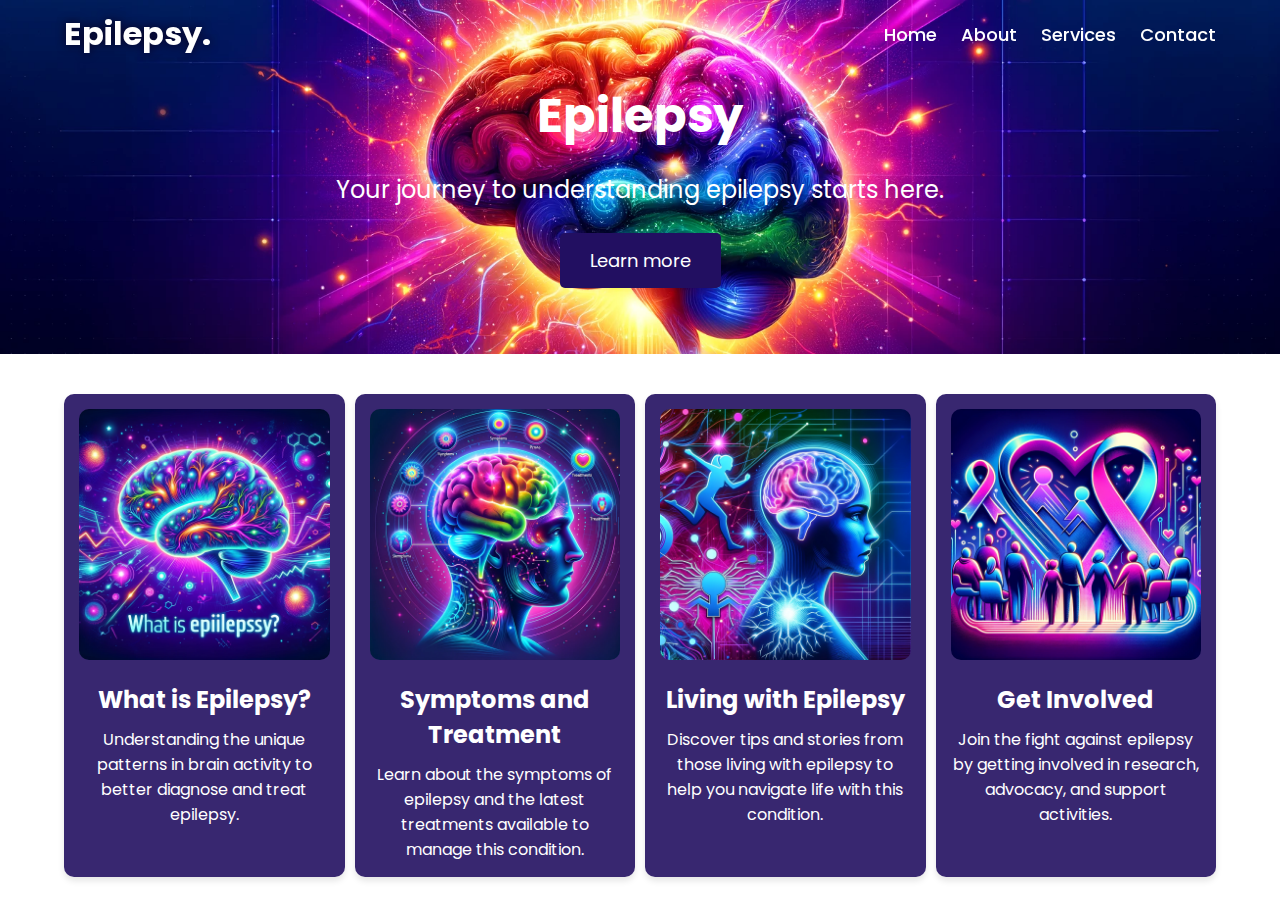
==== Interface/index.html @ 7efd5096 "Interface : Add first version" ====
<!DOCTYPE html>
<html lang="en">
<head>
    <meta charset="UTF-8">
    <meta http-equiv="X-UA-Compatible" content="IE=edge">
    <meta name="viewport" content="width=device-width, initial-scale=1.0">
    <title>Epilepsy Website</title>
    <link rel="stylesheet" href="style.css">
</head>
<body>
    <main class="main">
        <header class="header">
            <a href="#" class="logo">Epilepsy.</a>
            <nav class="navbar">
                <a href="#">Home</a>
                <a href="#">About</a>
                <a href="#">Services</a>
                <a href="#">Contact</a>
            </nav>
        </header>

        <section class="hero-section">
            <div class="hero-content">
                <h1>Epilepsy</h1>
                <p>Your journey to understanding epilepsy starts here.</p>
                <a href="#" class="hero-button">Learn more</a>
            </div>
        </section>

        <section class="feature-section">
            <div class="feature-container">
                <div class="feature">
                    <img src="./pictures/What is epilespsy.webp" alt="What is Epilepsy?">
                    <h2>What is Epilepsy?</h2>
                    <p>Understanding the unique patterns in brain activity to better diagnose and treat epilepsy.</p>
                </div>
                <div class="feature">
                    <img src="./pictures/Symptoms and Treatment.webp" alt="Symptoms and Treatment">
                    <h2>Symptoms and Treatment</h2>
                    <p>Learn about the symptoms of epilepsy and the latest treatments available to manage this condition.</p>
                </div>
                <div class="feature">
                    <img src="./pictures/Living with Epilepsy.webp" alt="Living with Epilepsy">
                    <h2>Living with Epilepsy</h2>
                    <p>Discover tips and stories from those living with epilepsy to help you navigate life with this condition.</p>
                </div>
                <div class="feature">
                    <img src="./pictures/Get Involved.webp" alt="Get Involved">
                    <h2>Get Involved</h2>
                    <p>Join the fight against epilepsy by getting involved in research, advocacy, and support activities.</p>
                </div>
            </div>
        </section>
    </main>
</body>
</html>
---- Interface/style.css ----
@import url('https://fonts.googleapis.com/css2?family=Poppins:wght@300;400;500;600;700;800;900&display=swap');

* {
    margin: 0;
    padding: 0;
    box-sizing: border-box;
    font-family: 'Poppins', sans-serif;
}

body {
    color: #fff;
    background: #09001d;
    overflow-x: hidden;
}

.header {
    position: fixed;
    top: 0;
    left: 0;
    width: 100%;
    padding: 10px 5%;
    background: transparent;
    display: flex;
    justify-content: space-between;
    align-items: center;
    z-index: 100;
}

.logo {
    font-size: 32px;
    color: #fff;
    text-decoration: none;
    font-weight: 700;
    filter: drop-shadow(0 0 5px #09001d);
}

.navbar a {
    font-size: 18px;
    color: #fff;
    text-decoration: none;
    font-weight: 500;
    margin-left: 20px;
    transition: .3s;
}

.navbar a:hover,
.navbar a.active {
    color: #220f61;
}

.main {
    display: flex;
    flex-direction: column;
    justify-content: space-between;
    min-height: 100vh;
}

.hero-section {
    background: url('pictures/Brain.webp') no-repeat center center;
    background-size: cover;
    display: flex;
    justify-content: center;
    align-items: center;
    flex: 1;
    color: #fff;
    text-align: center;
    padding: 80px 5%;
}

.hero-content {
    max-width: 800px;
}

.hero-content h1 {
    font-size: 48px;
    margin-bottom: 20px;
}

.hero-content p {
    font-size: 24px;
    margin-bottom: 40px;
}

.hero-button {
    font-size: 18px;
    color: #fff;
    background: #220f61;
    padding: 15px 30px;
    text-decoration: none;
    border-radius: 5px;
    transition: background 0.3s;
}

.hero-button:hover {
    background: #331b85;
}

.feature-section {
    background: #fff;
    color: #000;
    padding: 40px 5%;
}

.feature-container {
    display: flex;
    flex-wrap: wrap;
    justify-content: space-between;
    gap: 10px;
}

.feature {
    background: rgba(34, 15, 97, 0.9);
    border-radius: 10px;
    padding: 15px;
    text-align: center;
    flex: 1 1 calc(25% - 10px);
    color: #fff;
    box-shadow: 0 4px 6px rgba(0, 0, 0, 0.1);
    transition: transform 0.3s, box-shadow 0.3s;
}

.feature img {
    max-width: 100%;
    border-radius: 10px;
}

.feature h2 {
    font-size: 24px;
    margin: 15px 0 10px;
}

.feature p {
    font-size: 16px;
}

.feature:hover {
    transform: translateY(-10px);
    box-shadow: 0 8px 16px rgba(0, 0, 0, 0.2);
}
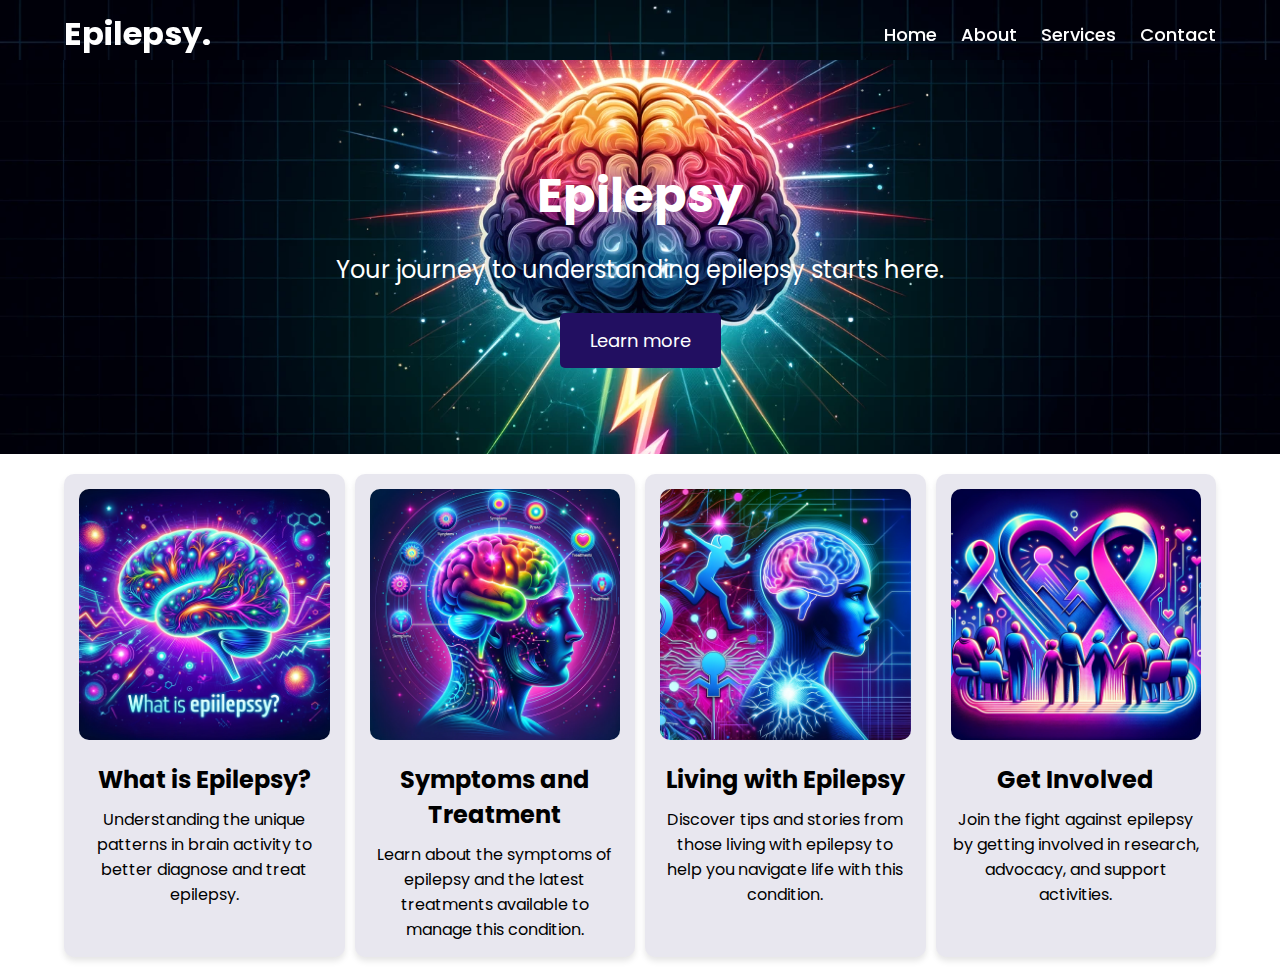
==== commit d0383ea7: "Interface : Update Home section" ====
--- a/Interface/index.html
+++ b/Interface/index.html
@@ -9,6 +9,7 @@
 </head>
 <body>
     <main class="main">
+        <!-- Header Section -->
         <header class="header">
             <a href="#" class="logo">Epilepsy.</a>
             <nav class="navbar">
@@ -19,6 +20,7 @@
             </nav>
         </header>
 
+        <!-- Hero Section -->
         <section class="hero-section">
             <div class="hero-content">
                 <h1>Epilepsy</h1>
@@ -27,6 +29,7 @@
             </div>
         </section>
 
+        <!-- Feature Section -->
         <section class="feature-section">
             <div class="feature-container">
                 <div class="feature">
@@ -52,5 +55,23 @@
             </div>
         </section>
     </main>
+
+    <!-- JavaScript Section -->
+    <script>
+        let lastScrollTop = 0;
+        const header = document.querySelector('.header');
+
+        window.addEventListener('scroll', function() {
+            let scrollTop = window.pageYOffset || document.documentElement.scrollTop;
+            if (scrollTop > lastScrollTop) {
+                // Scrolling down
+                header.style.top = '-80px'; // Adjust the value as needed based on your header height
+            } else {
+                // Scrolling up
+                header.style.top = '0';
+            }
+            lastScrollTop = scrollTop;
+        });
+    </script>
 </body>
 </html>
--- a/Interface/style.css
+++ b/Interface/style.css
@@ -8,44 +8,61 @@
 }
 
 body {
-    color: #fff;
-    background: #09001d;
+    color: #000;
+    background: url('pictures/Brain.webp') no-repeat center center fixed; /* Background image covering the entire page */
+    background-size: cover;
     overflow-x: hidden;
 }
 
 .header {
-    position: fixed;
+    position: fixed; /* Changed from relative to fixed for scroll effect */
     top: 0;
     left: 0;
     width: 100%;
     padding: 10px 5%;
-    background: transparent;
+    background: transparent; /* Changed background to transparent */
     display: flex;
     justify-content: space-between;
     align-items: center;
+    box-shadow: 0 2px 4px rgba(0, 0, 0, 0.1);
     z-index: 100;
+    transition: top 0.3s; /* Transition effect for hiding and showing */
 }
 
 .logo {
     font-size: 32px;
-    color: #fff;
+    color: #fff; /* Ensure text is readable over the background image */
     text-decoration: none;
     font-weight: 700;
-    filter: drop-shadow(0 0 5px #09001d);
 }
 
 .navbar a {
     font-size: 18px;
-    color: #fff;
+    color: #fff; /* Ensure text is readable over the background image */
     text-decoration: none;
     font-weight: 500;
     margin-left: 20px;
     transition: .3s;
+    position: relative;
 }
 
-.navbar a:hover,
+.navbar a::after {
+    content: '';
+    position: absolute;
+    left: 0;
+    bottom: -5px;
+    width: 0;
+    height: 2px;
+    background: #fff;
+    transition: width 0.3s;
+}
+
+.navbar a:hover::after {
+    width: 100%;
+}
+
 .navbar a.active {
-    color: #220f61;
+    color: #ffcc00;
 }
 
 .main {
@@ -56,15 +73,15 @@
 }
 
 .hero-section {
-    background: url('pictures/Brain.webp') no-repeat center center;
-    background-size: cover;
     display: flex;
     justify-content: center;
     align-items: center;
-    flex: 1;
     color: #fff;
     text-align: center;
-    padding: 80px 5%;
+    padding: 100px 5%;
+    margin-top: 60px; /* Adjust for header height */
+    background: url('pictures/Brain.webp') no-repeat center center; /* Syncing hero-section background */
+    background-size: cover; /* Cover the entire hero section */
 }
 
 .hero-content {
@@ -98,7 +115,7 @@
 .feature-section {
     background: #fff;
     color: #000;
-    padding: 40px 5%;
+    padding: 20px 5%;
 }
 
 .feature-container {
@@ -109,12 +126,12 @@
 }
 
 .feature {
-    background: rgba(34, 15, 97, 0.9);
+    background: rgba(34, 15, 97, 0.1);
     border-radius: 10px;
     padding: 15px;
     text-align: center;
     flex: 1 1 calc(25% - 10px);
-    color: #fff;
+    color: #000;
     box-shadow: 0 4px 6px rgba(0, 0, 0, 0.1);
     transition: transform 0.3s, box-shadow 0.3s;
 }
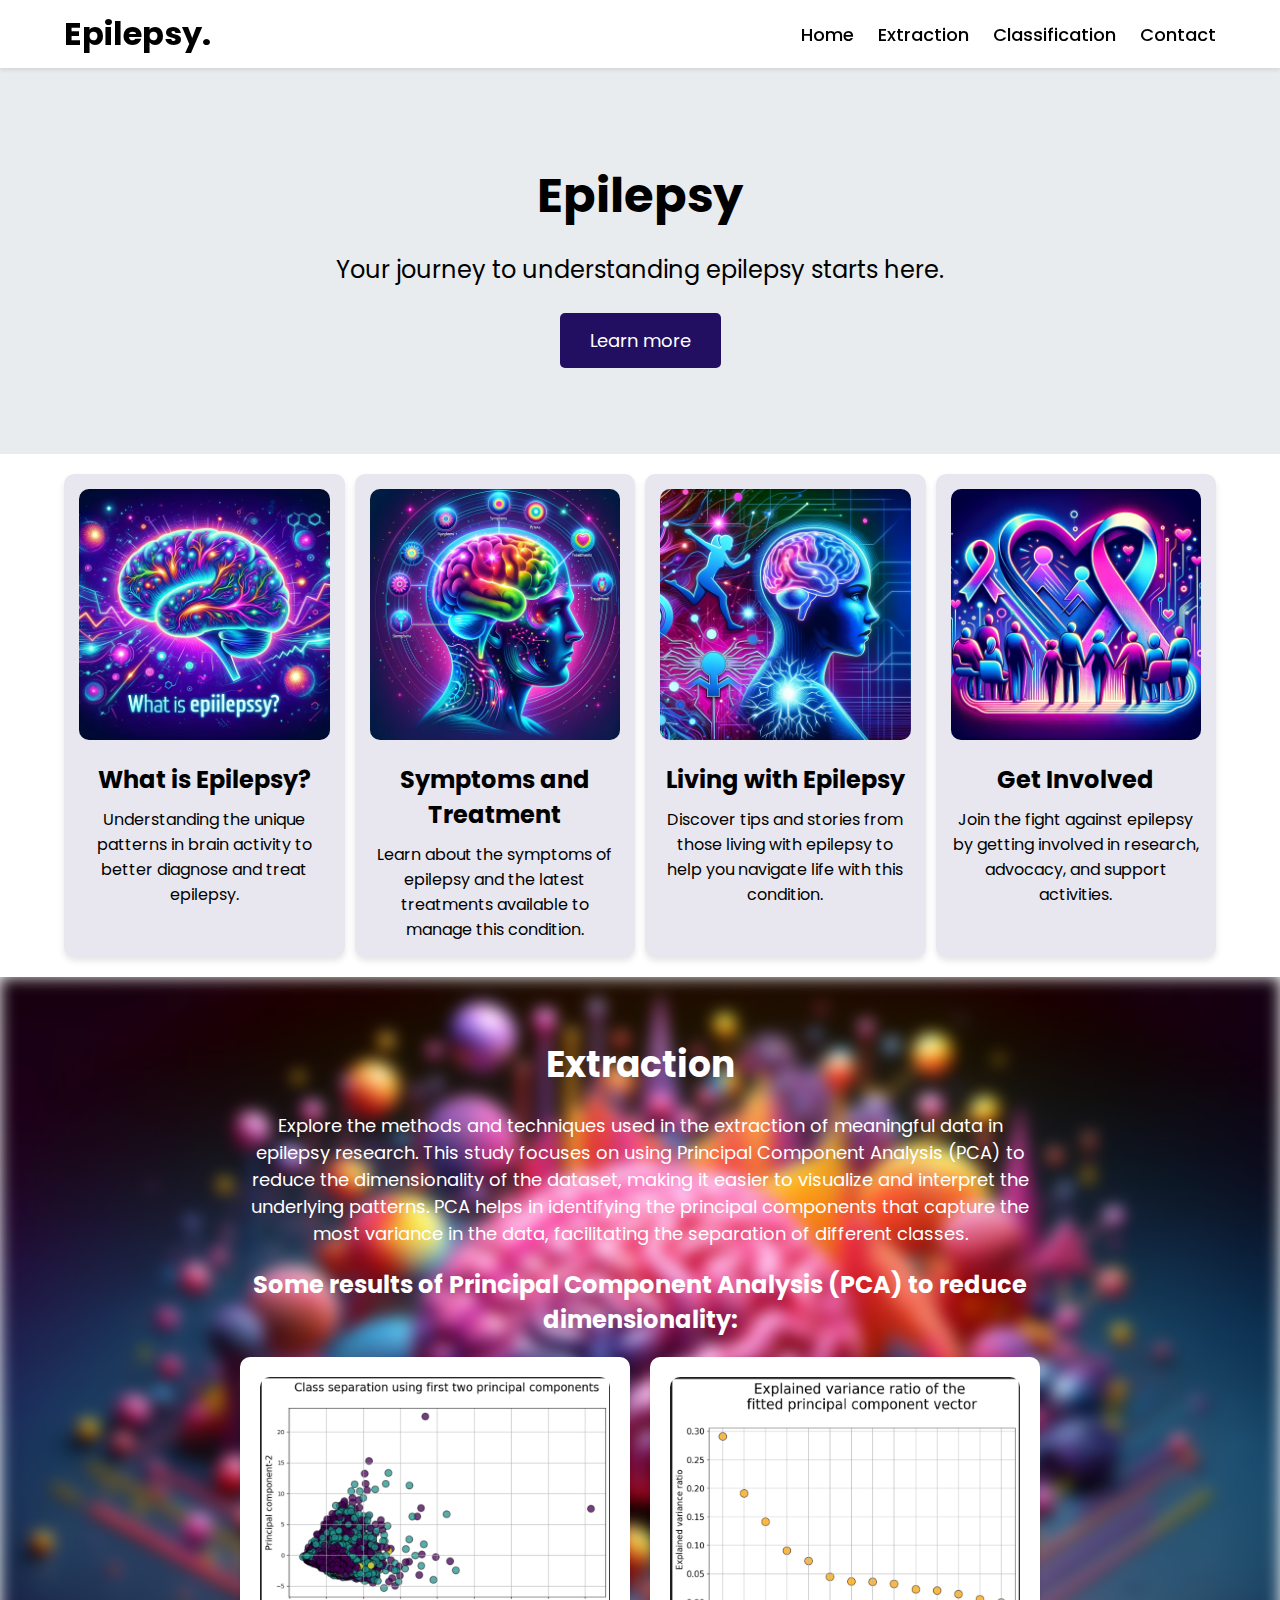
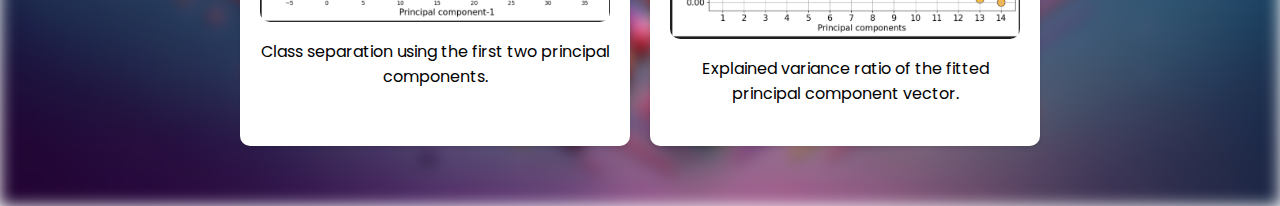
==== commit f703c907: "Interface : Update background & Add section extraction" ====
--- a/Interface/index.html
+++ b/Interface/index.html
@@ -14,8 +14,8 @@
             <a href="#" class="logo">Epilepsy.</a>
             <nav class="navbar">
                 <a href="#">Home</a>
-                <a href="#">About</a>
-                <a href="#">Services</a>
+                <a href="#extraction">Extraction</a>
+                <a href="#">Classification</a>
                 <a href="#">Contact</a>
             </nav>
         </header>
@@ -25,7 +25,7 @@
             <div class="hero-content">
                 <h1>Epilepsy</h1>
                 <p>Your journey to understanding epilepsy starts here.</p>
-                <a href="#" class="hero-button">Learn more</a>
+                <a href="epilepsy.html" class="hero-button">Learn more</a>
             </div>
         </section>
 
@@ -54,6 +54,25 @@
                 </div>
             </div>
         </section>
+
+        <!-- Extraction Section -->
+        <section id="extraction" class="extraction-section">
+            <div class="extraction-content">
+                <h2>Extraction</h2>
+                <p>Explore the methods and techniques used in the extraction of meaningful data in epilepsy research. This study focuses on using Principal Component Analysis (PCA) to reduce the dimensionality of the dataset, making it easier to visualize and interpret the underlying patterns. PCA helps in identifying the principal components that capture the most variance in the data, facilitating the separation of different classes.</p>
+                <h3>Some results of Principal Component Analysis (PCA) to reduce dimensionality:</h3>
+                <div class="extraction-results">
+                    <div class="result-box">
+                        <img src="pictures/Graphe-two class.png" alt="Class Separation">
+                        <p>Class separation using the first two principal components.</p>
+                    </div>
+                    <div class="result-box">
+                        <img src="pictures/graphe - 1.png" alt="Explained Variance Ratio">
+                        <p>Explained variance ratio of the fitted principal component vector.</p>
+                    </div>
+                </div>
+            </div>
+        </section>
     </main>
 
     <!-- JavaScript Section -->
--- a/Interface/style.css
+++ b/Interface/style.css
@@ -1,3 +1,4 @@
+/* Existing CSS content */
 @import url('https://fonts.googleapis.com/css2?family=Poppins:wght@300;400;500;600;700;800;900&display=swap');
 
 * {
@@ -9,36 +10,35 @@
 
 body {
     color: #000;
-    background: url('pictures/Brain.webp') no-repeat center center fixed; /* Background image covering the entire page */
-    background-size: cover;
+    background-color: #f8f9fa; 
     overflow-x: hidden;
 }
 
 .header {
-    position: fixed; /* Changed from relative to fixed for scroll effect */
+    position: fixed;
     top: 0;
     left: 0;
     width: 100%;
     padding: 10px 5%;
-    background: transparent; /* Changed background to transparent */
+    background: #fff;
     display: flex;
     justify-content: space-between;
     align-items: center;
     box-shadow: 0 2px 4px rgba(0, 0, 0, 0.1);
     z-index: 100;
-    transition: top 0.3s; /* Transition effect for hiding and showing */
+    transition: top 0.3s;
 }
 
 .logo {
     font-size: 32px;
-    color: #fff; /* Ensure text is readable over the background image */
+    color: #000;
     text-decoration: none;
     font-weight: 700;
 }
 
 .navbar a {
     font-size: 18px;
-    color: #fff; /* Ensure text is readable over the background image */
+    color: #000;
     text-decoration: none;
     font-weight: 500;
     margin-left: 20px;
@@ -53,7 +53,7 @@
     bottom: -5px;
     width: 0;
     height: 2px;
-    background: #fff;
+    background: #000;
     transition: width 0.3s;
 }
 
@@ -76,12 +76,11 @@
     display: flex;
     justify-content: center;
     align-items: center;
-    color: #fff;
+    color: #000;
     text-align: center;
     padding: 100px 5%;
-    margin-top: 60px; /* Adjust for header height */
-    background: url('pictures/Brain.webp') no-repeat center center; /* Syncing hero-section background */
-    background-size: cover; /* Cover the entire hero section */
+    margin-top: 60px;
+    background-color: #e9ecef;
 }
 
 .hero-content {
@@ -154,3 +153,101 @@
     transform: translateY(-10px);
     box-shadow: 0 8px 16px rgba(0, 0, 0, 0.2);
 }
+
+.background-section {
+    padding: 60px 5%;
+    background-color: #e9ecef;
+    color: #000;
+    text-align: left;
+}
+
+.background-section h2 {
+    font-size: 36px;
+    margin-bottom: 20px;
+}
+
+.background-section p, .background-section ul {
+    font-size: 20px;
+    margin-bottom: 20px;
+}
+
+.background-section ul {
+    list-style-type: disc;
+    margin-left: 40px;
+}
+
+.extraction-section {
+    position: relative;
+    padding: 60px 5%;
+    color: #ffffff;
+    text-align: center;
+    overflow: hidden;
+}
+
+.extraction-section::before {
+    content: "";
+    position: absolute;
+    top: 0;
+    left: 0;
+    width: 100%;
+    height: 100%;
+    background: url('./pictures/Background - extraction.webp') no-repeat center center/cover;
+    filter: blur(8px); /* Adjust the blur value as needed */
+    z-index: -1;
+}
+
+.extraction-content {
+    max-width: 800px;
+    margin: 0 auto;
+    position: relative;
+    z-index: 1;
+}
+
+.extraction-content h2 {
+    font-size: 36px;
+    margin-bottom: 20px;
+}
+
+.extraction-content p {
+    font-size: 18px;
+    margin-bottom: 20px;
+}
+
+.extraction-content h3 {
+    font-size: 24px;
+    margin-bottom: 20px;
+}
+
+.extraction-results {
+    display: flex;
+    flex-wrap: wrap;
+    gap: 20px;
+    justify-content: center;
+    color: #000000;
+}
+
+.result-box {
+    flex: 1 1 calc(50% - 40px);
+    text-align: center;
+    background: #fff;
+    padding: 20px;
+    border-radius: 10px;
+    box-shadow: 0 2px 4px rgba(0, 0, 0, 0.1);
+    transition: transform 0.3s, box-shadow 0.3s;
+}
+
+.result-box:hover {
+    transform: translateY(-10px);
+    box-shadow: 0 8px 16px rgba(0, 0, 0, 0.2);
+}
+
+.result-box img {
+    max-width: 100%;
+    height: auto;
+    border-radius: 10px;
+}
+
+.result-box p {
+    font-size: 16px;
+    margin-top: 10px;
+}
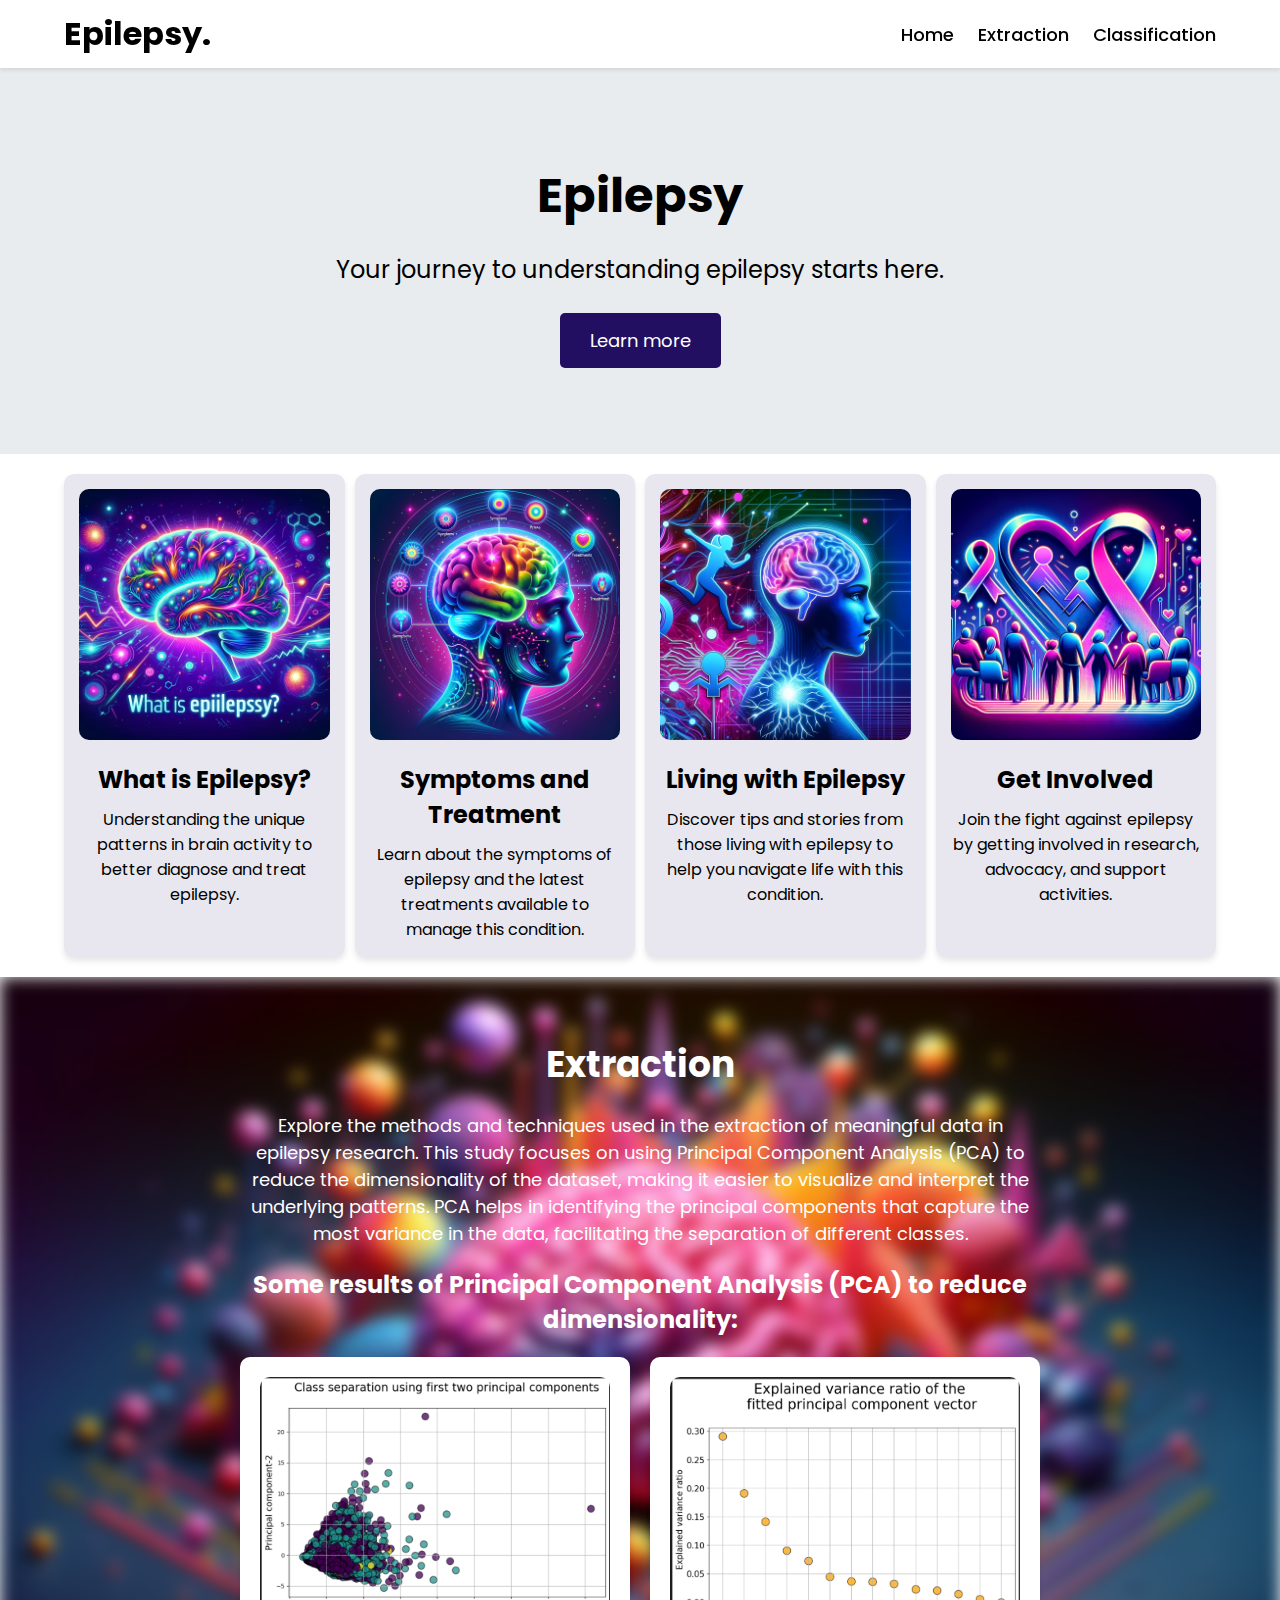
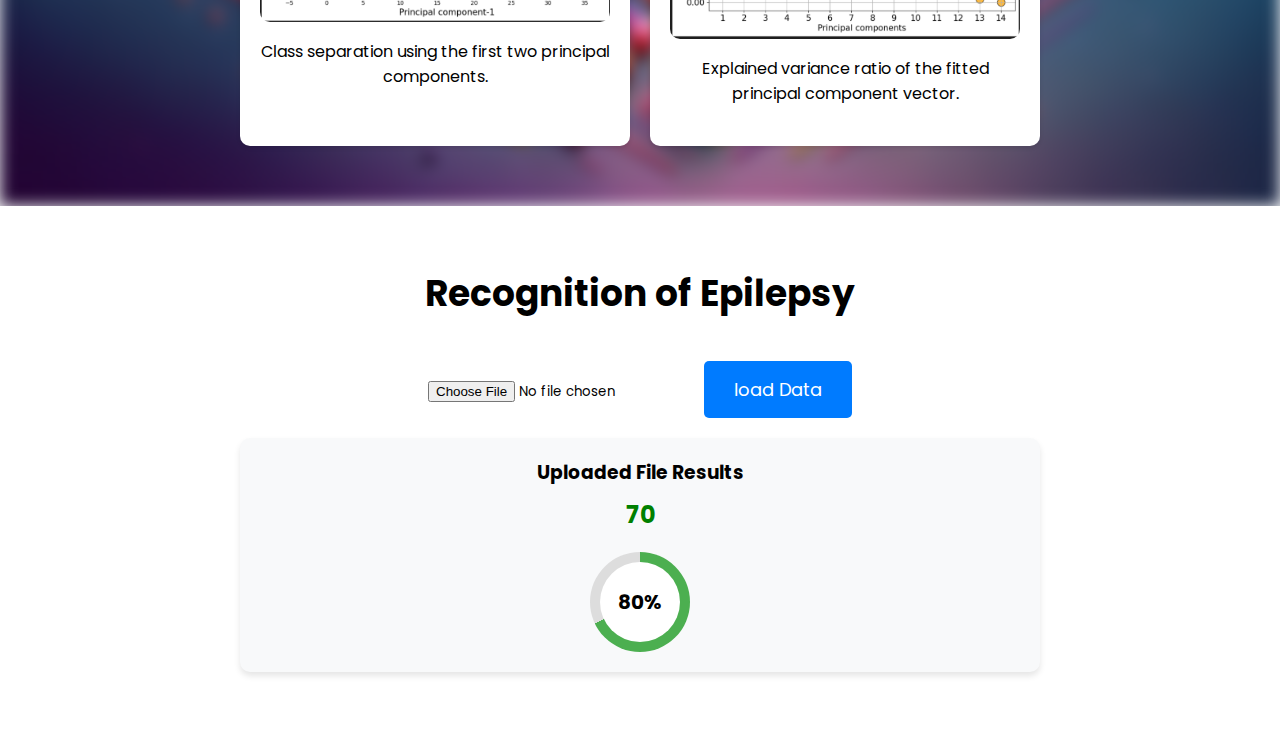
==== commit b8c7c6c5: "Interface : Add section recognition of Epilepsy" ====
--- a/Interface/index.html
+++ b/Interface/index.html
@@ -15,8 +15,7 @@
             <nav class="navbar">
                 <a href="#">Home</a>
                 <a href="#extraction">Extraction</a>
-                <a href="#">Classification</a>
-                <a href="#">Contact</a>
+                <a href="#recognition">Classification</a> <!-- Updated link -->
             </nav>
         </header>
 
@@ -73,24 +72,33 @@
                 </div>
             </div>
         </section>
+
+        <!-- Recognition Section -->
+        <section id="recognition" class="recognition-section">
+            <div class="recognition-content">
+                <h2>Recognition of Epilepsy</h2>
+                <input type="file" id="fileInput" />
+                <button class="upload-button" onclick="loadFile()">load Data</button>
+                <div id="uploadedResults">
+                    <h3>Uploaded File Results</h3>
+                    <div id="resultsDisplay">
+                        <div class="currency-result">70</div>
+                        <div class="percentage-result">
+                            <div class="circle">
+                                <div class="mask full">
+                                    <div class="fill"></div>
+                                </div>
+                                <div class="mask half">
+                                    <div class="fill"></div>
+                                </div>
+                                <div class="inside-circle">80%</div>
+                            </div>
+                        </div>
+                    </div>
+                </div>
+            </div>
+        </section>
     </main>
-
-    <!-- JavaScript Section -->
-    <script>
-        let lastScrollTop = 0;
-        const header = document.querySelector('.header');
-
-        window.addEventListener('scroll', function() {
-            let scrollTop = window.pageYOffset || document.documentElement.scrollTop;
-            if (scrollTop > lastScrollTop) {
-                // Scrolling down
-                header.style.top = '-80px'; // Adjust the value as needed based on your header height
-            } else {
-                // Scrolling up
-                header.style.top = '0';
-            }
-            lastScrollTop = scrollTop;
-        });
-    </script>
+    <script src="script.js"></script>
 </body>
 </html>
--- a/Interface/style.css
+++ b/Interface/style.css
@@ -26,7 +26,7 @@
     align-items: center;
     box-shadow: 0 2px 4px rgba(0, 0, 0, 0.1);
     z-index: 100;
-    transition: top 0.3s;
+    transition: top 0.3s ease-in-out; /* Smooth transition */
 }
 
 .logo {
@@ -251,3 +251,107 @@
     font-size: 16px;
     margin-top: 10px;
 }
+
+/* New CSS for Recognition Section */
+.recognition-section {
+    padding: 60px 5%;
+    background-color: #ffffff; /* White background */
+    color: #000000; /* Black text */
+    text-align: center;
+}
+
+.recognition-content {
+    max-width: 800px;
+    margin: 0 auto;
+}
+
+.recognition-content h2 {
+    font-size: 36px;
+    margin-bottom: 20px;
+}
+
+#uploadedResults {
+    margin-top: 20px;
+    background: #f8f9fa; /* Light background for results */
+    padding: 20px;
+    border-radius: 10px;
+    box-shadow: 0 4px 6px rgba(0, 0, 0, 0.1);
+}
+
+#resultsDisplay {
+    font-size: 18px;
+    margin-top: 10px;
+}
+
+#resultsDisplay span {
+    display: block;
+    margin: 10px 0;
+}
+
+.currency-result {
+    font-weight: bold;
+    color: green;
+}
+
+.percentage-result {
+    font-weight: bold;
+    color: blue;
+}
+
+/* New CSS for buttons */
+.upload-button {
+    font-size: 18px;
+    color: #fff;
+    background: #007bff;
+    padding: 15px 30px;
+    text-decoration: none;
+    border: none;
+    border-radius: 5px;
+    transition: background 0.3s;
+    cursor: pointer;
+    margin-top: 20px;
+}
+
+.upload-button:hover {
+    background: #0056b3;
+}
+
+/* New CSS for currency result and circular progress bar */
+#resultsDisplay .currency-result {
+    font-weight: bold;
+    color: green;
+    font-size: 24px;
+    margin-bottom: 20px;
+}
+
+.percentage-result {
+    position: relative;
+    width: 100px;
+    height: 100px;
+    margin: 0 auto;
+}
+
+.circle {
+    width: 100px;
+    height: 100px;
+    border-radius: 50%;
+    background: conic-gradient(#4caf50 0% 67.89%, #ddd 67.89% 100%);
+    display: flex;
+    justify-content: center;
+    align-items: center;
+    position: relative;
+}
+
+.inside-circle {
+    position: absolute;
+    width: 80px;
+    height: 80px;
+    background: white;
+    border-radius: 50%;
+    display: flex;
+    justify-content: center;
+    align-items: center;
+    font-size: 20px;
+    font-weight: bold;
+    color: #000;
+}
